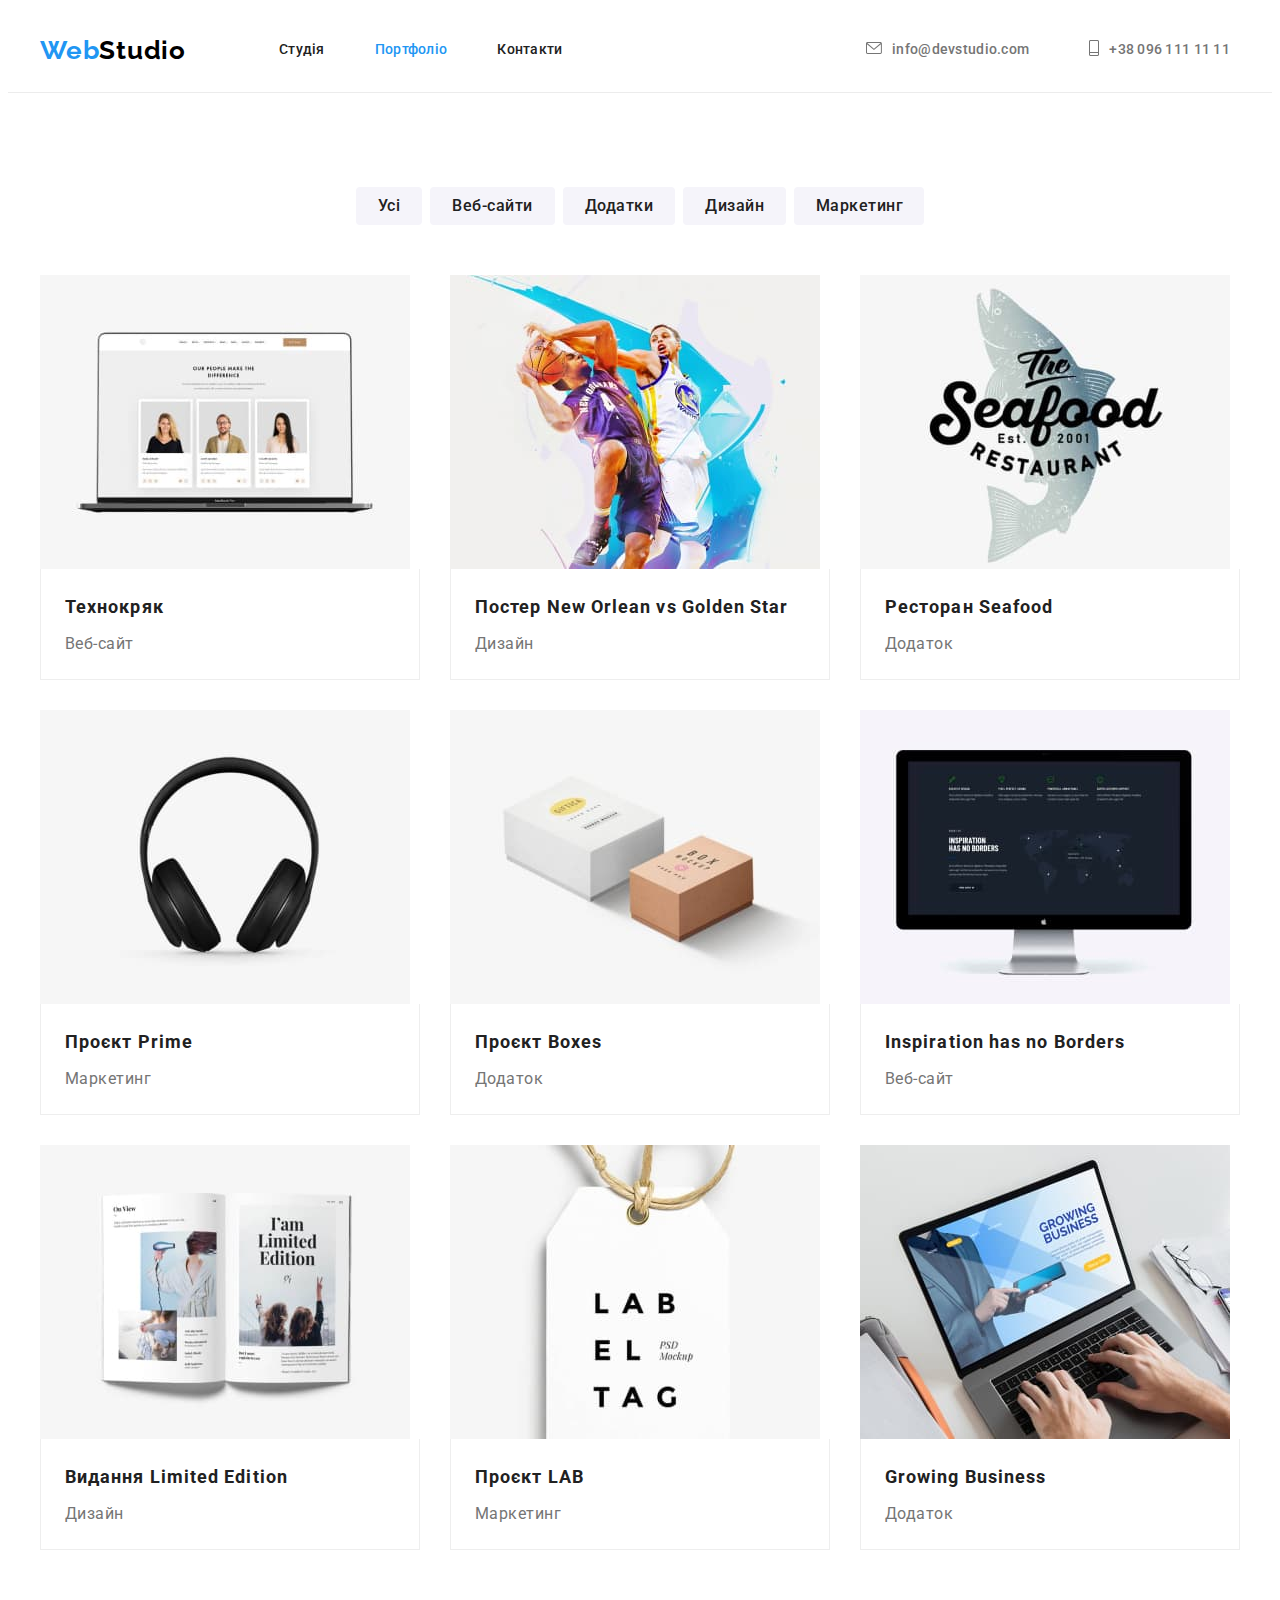
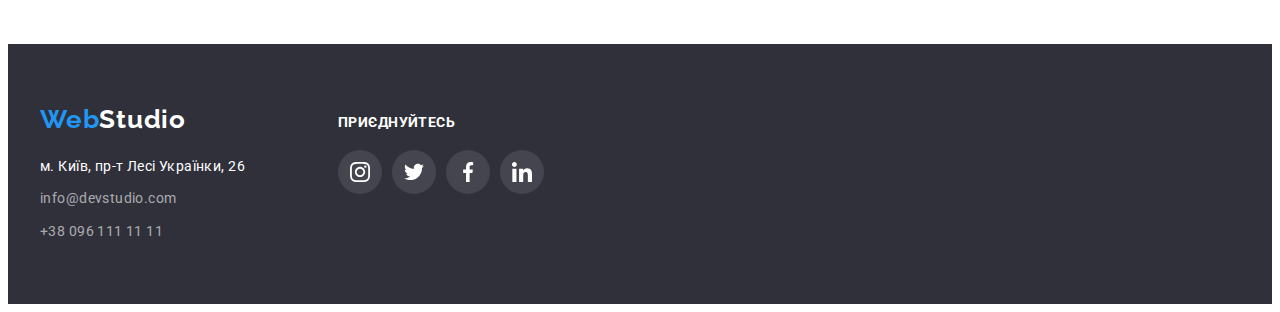
==== portfolio.html @ 016fbc23 "hw5" ====
<!DOCTYPE html>
<html lang="en">
  <head>
    <meta charset="UTF-8" />
    <meta http-equiv="X-UA-Compatible" content="IE=edge" />
    <meta name="viewport" content="width=device-width, initial-scale=1.0" />
    <link rel="preconnect" href="https://fonts.googleapis.com" />
    <link rel="preconnect" href="https://fonts.gstatic.com" crossorigin />
    <link
      href="https://fonts.googleapis.com/css2?family=Raleway:wght@700&family=Roboto:wght@400;500;700;900&display=swap"
      rel="stylesheet"
    />
    <link
      rel="stylesheet"
      href="https://cdnjs.cloudflare.com/ajax/libs/modern-normalize/1.1.0/modern-normalize.min.css"
      integrity="sha512-wpPYUAdjBVSE4KJnH1VR1HeZfpl1ub8YT/NKx4PuQ5NmX2tKuGu6U/JRp5y+Y8XG2tV+wKQpNHVUX03MfMFn9Q=="
      crossorigin="anonymous"
      referrerpolicy="no-referrer"
    />
    <link rel="stylesheet" href="./css/styles.css" />
    <title>Portfolio</title>
  </head>
  <body>
    <header class="header">
      <div class="container header-flex">
        <nav class="header-flex">
          <a href="./index.html" class="logo"
            ><span class="logo-color">Web</span>Studio</a
          >
          <ul class="list emphasis site-nav">
            <li class="item">
              <a href="./index.html" class="header-link">Студія</a>
            </li>
            <li class="item">
              <a href="./portfolio.html" class="header-link current"
                >Портфоліо</a
              >
            </li>
            <li class="item"><a href="#" class="header-link">Контакти</a></li>
          </ul>
        </nav>
        <ul class="list emphasis contact">
          <li class="item">
            <a href="mailto:info@devstudio.com" class="header-contact"
              ><div class="contact-logo">
                <svg width="16" height="12">
                  <use href="./images/icons.svg#icon-mail"></use>
                </svg>
              </div>
              info@devstudio.com</a
            >
          </li>
          <li class="item">
            <a href="tel:+380961111111" class="header-contact"
              ><div class="contact-logo">
                <svg width="10" height="16">
                  <use href="./images/icons.svg#icon-phone"></use>
                </svg>
              </div>
              +38 096 111 11 11</a
            >
          </li>
        </ul>
      </div>
    </header>
    <main>
      <section class="section">
        <div class="container">
          <h1 class="visually-hidden">Портфоліо</h1>
          <!-- Filter buttons -->
          <ul class="list emphasis filter filter-flex">
            <li class="item">
              <button type="button" class="filter-button">Усі</button>
            </li>
            <li class="item">
              <button type="button" class="filter-button">Веб-сайти</button>
            </li>
            <li class="item">
              <button type="button" class="filter-button">Додатки</button>
            </li>
            <li class="item">
              <button type="button" class="filter-button">Дизайн</button>
            </li>
            <li class="item">
              <button type="button" class="filter-button">Маркетинг</button>
            </li>
          </ul>
          <ul class="list emphasis portfolio-flex">
            <li class="portfolio-card">
              <a href="#" class="portfolio-shadow"
                ><img
                  src="./images/portfolio/techno-kryak.jpg"
                  alt="Веб сайт Технокряк"
                  width="370"
                />
                <div class="portfolio-outline">
                  <h2 class="portfolio-name">Технокряк</h2>
                  <p class="portfolio-type">Веб-сайт</p>
                </div>
              </a>
            </li>
            <li class="portfolio-card">
              <a href="#" class="portfolio-shadow"
                ><img
                  src="./images/portfolio/poster.jpg"
                  alt="Постер New Orlean vs Golden Star"
                  width="370"
                />
                <div class="portfolio-outline">
                  <h2 class="portfolio-name">
                    Постер New Orlean vs Golden Star
                  </h2>
                  <p class="portfolio-type">Дизайн</p>
                </div>
              </a>
            </li>
            <li class="portfolio-card">
              <a href="#" class="portfolio-shadow"
                ><img
                  src="./images/portfolio/seafood.jpg"
                  alt="Ресторан Seafood"
                  width="370"
                />
                <div class="portfolio-outline">
                  <h2 class="portfolio-name">Ресторан Seafood</h2>
                  <p class="portfolio-type">Додаток</p>
                </div>
              </a>
            </li>
            <li class="portfolio-card">
              <a href="#" class="portfolio-shadow"
                ><img
                  src="./images/portfolio/prime.jpg"
                  alt="Проєкт Prime"
                  width="370"
                />
                <div class="portfolio-outline">
                  <h2 class="portfolio-name">Проєкт Prime</h2>
                  <p class="portfolio-type">Маркетинг</p>
                </div>
              </a>
            </li>
            <li class="portfolio-card">
              <a href="#" class="portfolio-shadow"
                ><img
                  src="./images/portfolio/boxes.jpg"
                  alt="Проєкт Boxes"
                  width="370"
                />
                <div class="portfolio-outline">
                  <h2 class="portfolio-name">Проєкт Boxes</h2>
                  <p class="portfolio-type">Додаток</p>
                </div>
              </a>
            </li>
            <li class="portfolio-card">
              <a href="#" class="portfolio-shadow"
                ><img
                  src="./images/portfolio/inspiration.jpg"
                  alt="Inspiration has no Borders"
                  width="370"
                />
                <div class="portfolio-outline">
                  <h2 class="portfolio-name">Inspiration has no Borders</h2>
                  <p class="portfolio-type">Веб-сайт</p>
                </div>
              </a>
            </li>
            <li class="portfolio-card">
              <a href="#" class="portfolio-shadow"
                ><img
                  src="./images/portfolio/limited.jpg"
                  alt="Видання Limited Edition"
                  width="370"
                />
                <div class="portfolio-outline">
                  <h2 class="portfolio-name">Видання Limited Edition</h2>
                  <p class="portfolio-type">Дизайн</p>
                </div>
              </a>
            </li>
            <li class="portfolio-card">
              <a href="#" class="portfolio-shadow"
                ><img
                  src="./images/portfolio/lab.jpg"
                  alt="Проєкт LAB"
                  width="370"
                />
                <div class="portfolio-outline">
                  <h2 class="portfolio-name">Проєкт LAB</h2>
                  <p class="portfolio-type">Маркетинг</p>
                </div>
              </a>
            </li>
            <li class="portfolio-card">
              <a href="" class="portfolio-shadow"
                ><img
                  src="./images/portfolio/growing.jpg"
                  alt="Growing Business"
                  width="370"
                />
                <div class="portfolio-outline">
                  <h2 class="portfolio-name">Growing Business</h2>
                  <p class="portfolio-type">Додаток</p>
                </div>
              </a>
            </li>
          </ul>
        </div>
      </section>
    </main>
    <footer class="footer-bg footer">
      <div class="container footer-flex">
        <div>
          <a href="./index.html" class="logo footer-logo"
            ><span class="logo-color">Web</span
            ><span class="logo-white">Studio</span></a
          >
          <address>
            <ul class="list emphasis footer-item">
              <li class="item">
                <a
                  href="https://goo.gl/maps/9FVGhHxH4ZzNUwWE9"
                  target="_blank"
                  rel="noopener noreferrer nofollow"
                  class="footer-adress"
                >
                  м. Київ, пр-т Лесі Українки, 26
                </a>
              </li>
              <li class="item">
                <a href="mailto:info@devstudio.com" class="footer-contact"
                  >info@devstudio.com</a
                >
              </li>
              <li class="item">
                <a href="tel:+380961111111" class="footer-contact"
                  >+38 096 111 11 11</a
                >
              </li>
            </ul>
          </address>
        </div>
        <div class="footer-soc">
          <h2 class="join-us">Приєднуйтесь</h2>
          <ul class="footer-soc-list list">
            <li class="footer-soc-item">
              <a href="#" class="footer-soc-link link">
                <svg class="footer-soc-icon" width="20" height="20">
                  <use href="./images/icons.svg#icon-instagram"></use>
                </svg>
              </a>
            </li>
            <li class="footer-soc-item">
              <a href="#" class="footer-soc-link link">
                <svg class="footer-soc-icon" width="20" height="20">
                  <use href="./images/icons.svg#icon-twitter"></use>
                </svg>
              </a>
            </li>
            <li class="footer-soc-item">
              <a href="#" class="footer-soc-link link">
                <svg class="footer-soc-icon" width="20" height="20">
                  <use href="./images/icons.svg#icon-facebook"></use>
                </svg>
              </a>
            </li>
            <li class="footer-soc-item">
              <a href="#" class="footer-soc-link link">
                <svg class="footer-soc-icon" width="20" height="20">
                  <use href="./images/icons.svg#icon-linkedin"></use>
                </svg>
              </a>
            </li>
          </ul>
        </div>
      </div>
    </footer>
  </body>
</html>
---- css/styles.css ----
/* font-family: 'Raleway', sans-serif;
font-family: 'Roboto', sans-serif; */
/* Colors:
+black - #000000
+black-link - #212121
+blue - #2196f3
+grey - #757575
+white - #ffffff
+white-back - #F5F5F5
+black-06 - rgba(255, 255, 255, 0.6)
+background-color - #2F303A
+button-active - #188CE8
+team-bg - #F5F4FA
+footer-bg - #2F303A
*/

:root {
  --text-color: #757575;
  --title-color: #000000;
  --btn-color: #2196f3;
  --link-op-color: rgba(255, 255, 255, 0.6);
  --white-color: #ffffff;
  --white-back-color: #f5f5f5;
  --name-color: #212121;
  --back-color: #2f303a;
  --btn-active: #188ce8;
  --team-bg: #f5f4fa;
  --customer-color: #afb1b8;
  --secondary-grey: #c4c4c4;
  --icon-grey: #afb1b8;
}

p,
h1,
h2,
h3,
h4,
h5,
h6 {
  margin: 0;
}

ul,
ol {
  margin: 0;
  padding-left: 0;
}

a:visited {
  text-decoration: none;
  decoration: none;
}

button {
  cursor: pointer;
}

address {
  font-style: normal;
}

img {
  display: block;
}

body {
  font-family: "Roboto", sans-serif;
  color: var(--text-color);
  background-color: var(--white-color);
}

/* General */

.list {
  list-style: none;
  padding: 0;
  margin: 0;
}

.emphasis a {
  text-decoration: none;
  font-style: normal;
}

.visually-hidden {
  position: absolute;
  width: 1px;
  height: 1px;
  margin: -1px;
  border: 0;
  padding: 0;

  white-space: nowrap;
  clip-path: inset(100%);
  clip: rect(0 0 0 0);
  overflow: hidden;
}

.container {
  width: 1200px;
  padding-left: 15px;
  padding-right: 15px;
  margin: 0 auto;
  /* outline: 2px solid red; */
}

/* Main page */

/* Header */

.site-nav {
  display: flex;
}

.logo {
  margin-right: 93px;

  font-family: "Raleway";
  font-weight: 700;
  font-size: 26px;
  line-height: 1.19;
  letter-spacing: 0.03em;
  color: var(--title-color);
  text-decoration: none;
}

.logo-color {
  color: var(--btn-color);
}

.header-link {
  font-weight: 500;
  font-size: 14px;
  line-height: 1.14;
  letter-spacing: 0.02em;
  color: var(--name-color);
}

.header {
  border-bottom: 1px solid #ececec;
}

.site-nav a:visited {
  text-decoration: none;
}

.site-nav .item:not(:last-child) {
  margin-right: 50px;
}

/* .site-nav .item {
  display: inline-block;
} */

.site-nav:hover {
  cursor: pointer;
}

.current {
  color: var(--btn-color);
}

.header-link {
  display: inline-block;
  padding-top: 32px;
  padding-bottom: 32px;
}

.header-link:hover,
.header-link:hover {
  color: var(--btn-color);
}

.header-contact {
  display: flex;
  align-items: center;
  padding-top: 32px;
  padding-bottom: 32px;
  font-weight: 500;
  font-size: 14px;
  line-height: 1.14;
  letter-spacing: 0.02em;
  color: var(--text-color);
}

.contact .item + .item {
  margin-left: 50px;
}

.header-contact:hover,
.header-contact:focus {
  color: var(--btn-color);
}

.contact {
  display: flex;
}

.header-flex {
  display: flex;
  justify-content: space-between;
  align-items: center;
}

.contact .item {
  display: flex;
  align-items: center;
  margin-right: 10px;
}

.contact-logo {
  fill: var(--text-color);
  margin-right: 10px;
}
.header-contact:hover .contact-logo,
.header-contact:focus .contact-logo {
  fill: var(--btn-color);
}
/* Hero */

.hero {
  padding-top: 200px;
  padding-bottom: 200px;
}

.hero-background {
  margin: 0 auto;
  text-align: center;
  max-width: 1600px;
  background-color: var(--secondary-grey);

  background-image: linear-gradient(
      rgba(47, 48, 58, 0.4),
      rgba(47, 48, 58, 0.4)
    ),
    url(../images/hero-bg.jpg);
  background-repeat: no-repeat;
  background-position: center;
  background-size: cover;
}

.hero-title {
  margin: 0 auto;
  margin-top: 0px;
  margin-bottom: 30px;
  max-width: 696px;

  font-weight: 900;
  font-size: 44px;
  line-height: 1.36;
  letter-spacing: 0.06em;
  text-transform: uppercase;
  text-align: center;
  color: var(--white-color);
}

.hero-button {
  padding-top: 10px;
  padding-bottom: 10px;
  padding-left: 32px;
  padding-right: 32px;
  border-radius: 4px;
  background: #2196f3;
  border-style: hidden;

  font-family: "Roboto", sans-serif;
  font-weight: 700;
  font-size: 16px;
  line-height: 1.875;
  letter-spacing: 0.06em;
  color: var(--white-color);
  cursor: pointer;
  background-color: var(--btn-color);

  box-shadow: 0px 4px 4px rgba(0, 0, 0, 0.15);
}

.hero-button:hover,
.hero-button:focus {
  background-color: var(--btn-active);
}

/* Features */

.section {
  padding-top: 94px;
  padding-bottom: 94px;
}

.section-wwd {
  padding-bottom: 94px;
}

.features-title {
  margin-bottom: 10px;

  font-weight: 700;
  font-size: 14px;
  line-height: 1.14;
  letter-spacing: 0.03em;
  text-transform: uppercase;
  color: var(--name-color);
}

.features-text {
  font-size: 14px;
  line-height: 1.71;
  letter-spacing: 0.03em;
}

.title {
  text-align: center;
  margin-bottom: 50px;

  font-weight: 700;
  font-size: 36px;
  line-height: 1.16;
  letter-spacing: 0.03em;
  color: var(--name-color);
}

.list-features {
  display: flex;
}
.list-features .item {
  flex-basis: calc((100% - 90px) / 4);
}

.list-features .item:not(:last-child) {
  margin-right: 30px;
}

.features-icon {
  content: "";
  height: 120px;
  width: 270px;
  border-radius: 4px;
  background-position: center;
  background-color: var(--team-bg);
  margin-bottom: 30px;
  background-repeat: no-repeat;
  display: flex;
  align-items: center;
  justify-content: center;
}

/* .features-icon::before {
  display: block;
  content: "";
  height: 120px;
  width: 270px;
  border-radius: 4px;
  background-size: 70px 70px;
  background-position: center;
  background-color: var(--team-bg);
  margin-bottom: 30px;
  background-repeat: no-repeat;
} */

/* What we do */

.wwd-flex {
  display: flex;
}

.wwd-flex .item:not(:last-child) {
  margin-right: 30px;
}

.list-flex .member:not(:last-child) {
  margin-right: 30px;
}

/* Team */

.team-name {
  font-weight: 500;
  font-size: 16px;
  line-height: 1.18;
  letter-spacing: 0.03em;
  color: var(--name-color);
}

.team-pos {
  margin-bottom: 30px;
  font-size: 16px;
  line-height: 1.18;
  letter-spacing: 0.03em;
}

.team-bg {
  padding-bottom: 94px;
  background-color: var(--team-bg);
}

.team-bg {
  background-color: var(--team-bg);
}

.employee-bg .member {
  background-color: var(--white-color);
}

.list-flex {
  display: flex;
}

.list-flex .member {
  text-align: center;
}

.member {
  background: #ffffff;

  box-shadow: 0px 1px 3px rgba(0, 0, 0, 0.12), 0px 1px 1px rgba(0, 0, 0, 0.14),
    0px 2px 1px rgba(0, 0, 0, 0.2);
  border-radius: 0px 0px 4px 4px;
}

.member .team-name {
  margin-bottom: 9px;
}

.soc-list {
  display: flex;
  justify-content: center;
  gap: 10px;
  margin-top: 10px;
}

.soc-list-item {
  width: 44px;
  height: 44px;
}
.soc-list-link {
  width: 100%;
  height: 100%;
  border-radius: 50%;
  display: flex;
  align-items: center;
  justify-content: center;
}

.soc-icon {
  fill: var(--icon-grey);
}

.soc-list-link:focus {
  background-color: var(--btn-color);
}

.soc-list-link:hover,
.soc-list-link:focus .soc-icon {
  background-color: var(--btn-color);
  fill: var(--white-color);
}
.soc-list-link:hover .soc-icon {
  fill: var(--white-color);
}

/* Customers */
.customer-flex {
  display: flex;
  justify-content: space-between;
}

.customer-icon {
  height: 92px;
  width: 170px;
  border: 1px solid var(--customer-color);
  border-radius: 4px;
  background-position: center;
  background-repeat: no-repeat;
  display: flex;
  align-items: center;
  justify-content: center;
}

.customer-icon {
  fill: var(--customer-color);
}

.customer-icon:hover,
.customer-icon:focus {
  border-color: var(--btn-color);
  fill: var(--btn-color);
}

/* Footer */

.footer {
  padding-top: 60px;
  padding-bottom: 60px;
}

.footer-adress {
  font-size: 14px;
  line-height: 1.71;
  letter-spacing: 0.03em;
  color: var(--white-color);
}

.footer-adress:hover,
.footer-adress:focus {
  color: var(--btn-color);
}

.footer-contact {
  font-size: 14px;
  line-height: 1.71;
  letter-spacing: 0.03em;
  color: var(--link-op-color);
}

.footer-contact:hover,
.footer-contact:focus {
  color: var(--btn-color);
}

.logo-white {
  color: var(--white-color);
}

.footer-bg {
  background-color: var(--back-color);
}

.footer-logo {
  display: inline-block;
  margin-right: 0;
  margin-bottom: 20px;
}

.footer-item .item + .item {
  margin-top: 9px;
}

.footer-soc {
  margin-left: 93px;
  margin-top: 10px;
}

.join-us {
  font-size: 14px;
  line-height: 1.142;
  letter-spacing: 0.03em;
  text-transform: uppercase;

  color: #ffffff;
  margin-bottom: 20px;
}

.footer-flex {
  display: flex;
}

.footer-soc-list {
  display: flex;
  justify-content: center;
  gap: 10px;
  margin-top: 10px; /*    :)    */
}

.footer-soc-item {
  width: 44px;
  height: 44px;
}
.footer-soc-link {
  width: 100%;
  height: 100%;
  border-radius: 50%;
  display: flex;
  align-items: center;
  justify-content: center;
  background: rgba(255, 255, 255, 0.1);
}

.footer-soc-icon {
  fill: var(--white-color);
}

.footer-soc-link:hover,
.footer-soc-link:focus {
  background-color: var(--btn-color);
}

/* Portfolio page */

.section {
  padding-top: 94px;
  padding-bottom: 94px;
}

.filter-button {
  padding-top: 6px;
  padding-bottom: 6px;
  padding-left: 22px;
  padding-right: 22px;

  max-width: 130px;
  border-style: hidden;
  border-radius: 4px;

  font-family: "Roboto", sans-serif;
  font-weight: 500;
  font-size: 16px;
  line-height: 1.62;
  letter-spacing: 0.03em;
  color: var(--name-color);
  cursor: pointer;
  background-color: var(--team-bg);
}

.filter-button:hover,
.filter-button:focus {
  color: var(--white-color);
  background-color: var(--btn-color);
}

.portfolio-name {
  margin-bottom: 4px;

  font-weight: 700;
  font-size: 18px;
  line-height: 2;
  letter-spacing: 0.06em;
  color: var(--name-color);
}

.portfolio-type {
  font-size: 16px;
  line-height: 1.87;
  letter-spacing: 0.03em;
  color: var(--text-color);
}

.filter-flex {
  margin-bottom: 50px;
  display: flex;
  justify-content: center;
}

.filter-flex .item + .item {
  margin-left: 8px;
}

.filter-button:hover,
.filter-button:focus {
  box-shadow: 0px 3px 1px rgba(0, 0, 0, 0.1), 0px 1px 2px rgba(0, 0, 0, 0.08),
    0px 2px 2px rgba(0, 0, 0, 0.12);
  border-radius: 4px;
}

.portfolio-flex {
  display: flex;
  flex-wrap: wrap;
  justify-content: space-between;
}

.portfolio-shadow {
  display: block;
}
.portfolio-shadow:hover,
.portfolio-shadow:focus {
  box-shadow: 0px 1px 1px rgba(0, 0, 0, 0.12), 0px 4px 4px rgba(0, 0, 0, 0.06),
    1px 4px 6px rgba(0, 0, 0, 0.16);
}

.portfolio-outline {
  border-left: 1px solid #eeeeee;
  border-right: 1px solid #eeeeee;
  border-bottom: 1px solid #eeeeee;
  padding-left: 24px;
  padding-bottom: 20px;
  padding-top: 20px;
  padding-right: 24px;
}

.team-card {
  background: #ffffff;
  padding-top: 30px;
  padding-bottom: 30px;

  box-shadow: 0px 1px 3px rgba(0, 0, 0, 0.12), 0px 1px 1px rgba(0, 0, 0, 0.14),
    0px 2px 1px rgba(0, 0, 0, 0.2);
  border-radius: 0px 0px 4px 4px;
}

.portfolio-card {
  width: calc((100% - 60px) / 3);
  margin-right: 30px;
  margin-bottom: 30px;
}

.portfolio-card:nth-child(3n) {
  margin-right: 0;
}

.portfolio-card:nth-last-child(-n + 3) {
  margin-bottom: 0;
}
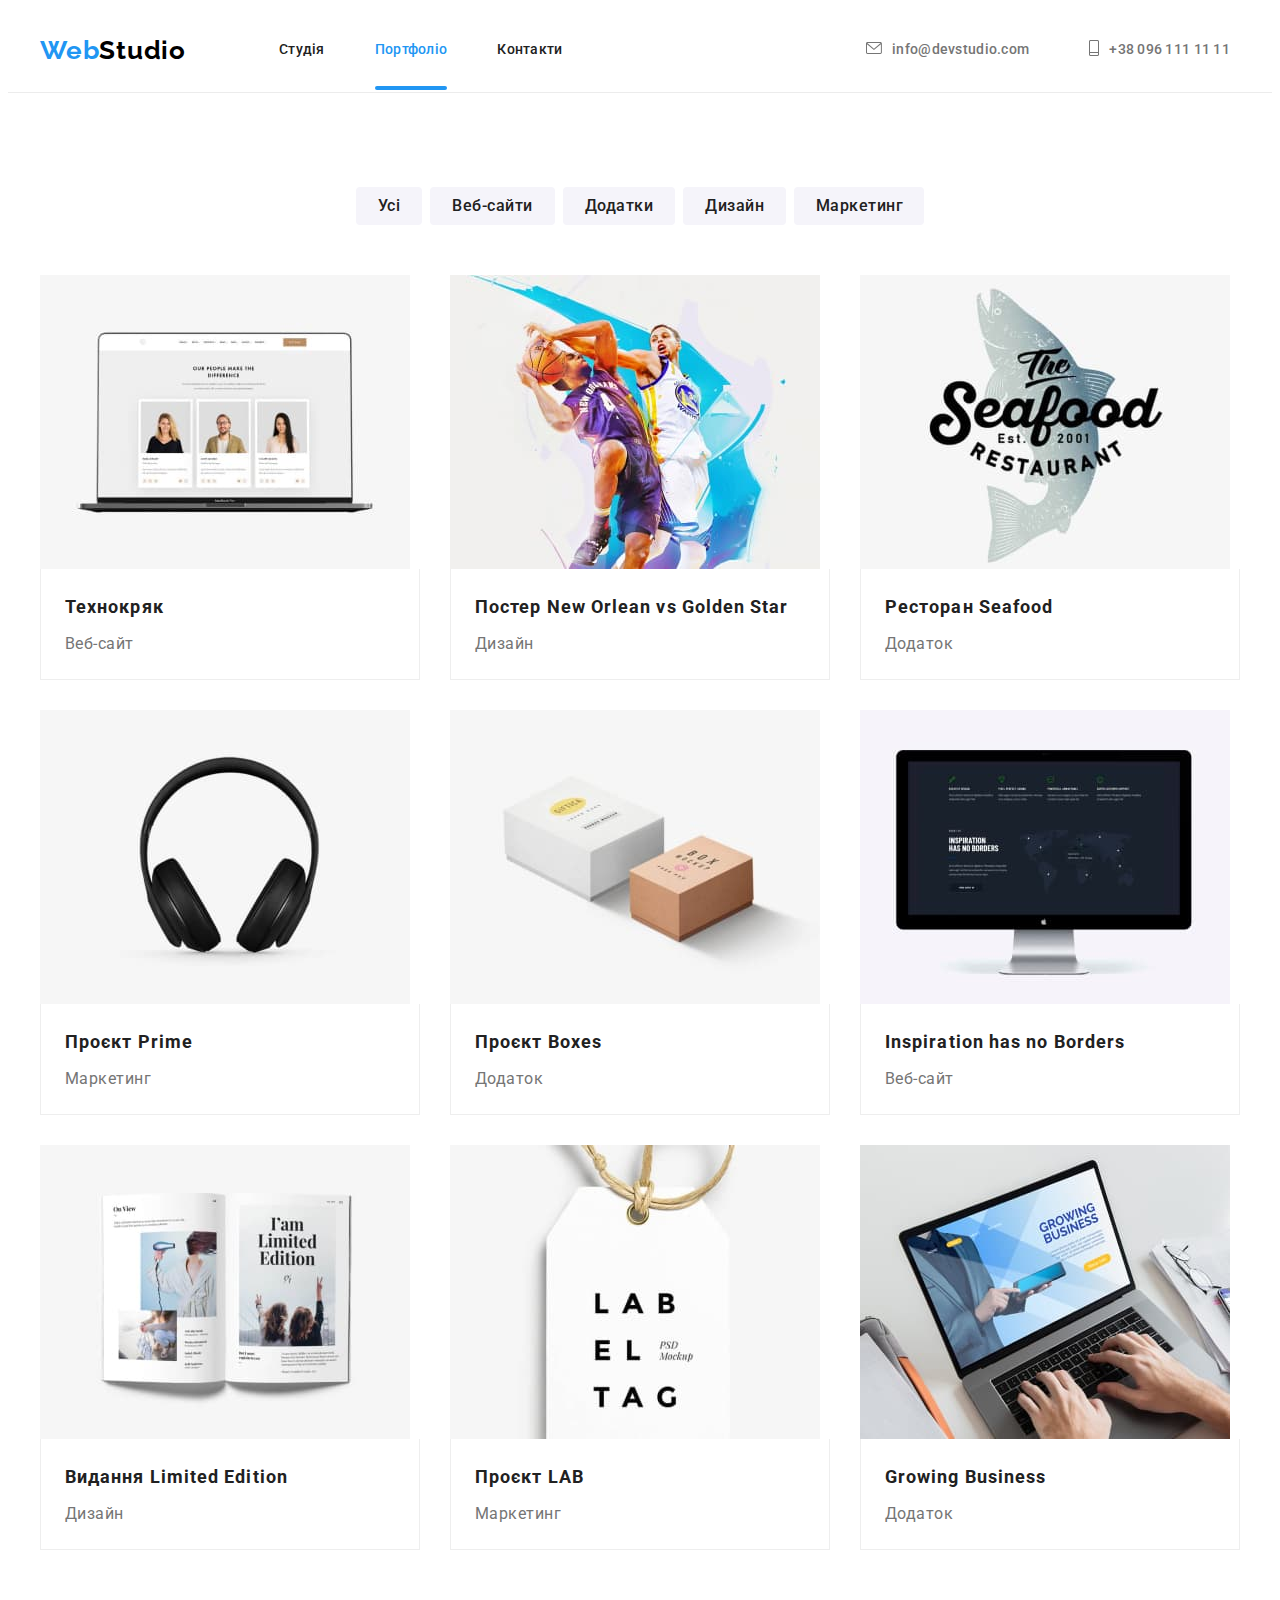
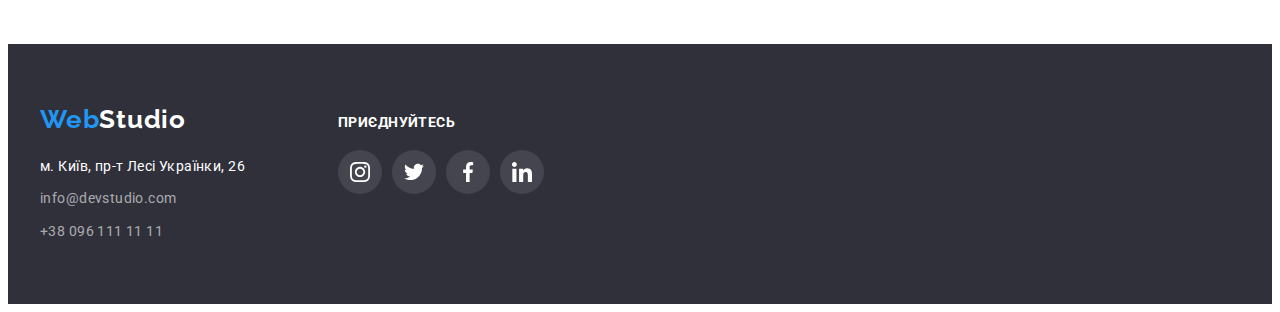
==== commit 809f085d: "hw5-1" ====
--- a/portfolio.html
+++ b/portfolio.html
@@ -87,12 +87,21 @@
           </ul>
           <ul class="list emphasis portfolio-flex">
             <li class="portfolio-card">
-              <a href="#" class="portfolio-shadow"
-                ><img
-                  src="./images/portfolio/techno-kryak.jpg"
-                  alt="Веб сайт Технокряк"
-                  width="370"
-                />
+              <a href="#" class="portfolio-shadow">
+                <div class="portfolio-card-wrap">
+                  <img
+                    src="./images/portfolio/techno-kryak.jpg"
+                    alt="Веб сайт Технокряк"
+                    width="370"
+                    height="294"
+                  />
+
+                  <p class="prortfolio-card-text">
+                    Ресурс пропонує комплексні пропозиції з різним рівнем
+                    функціоналу та сервісів. Все це дозволить відвідувачу
+                    отримати вичерпні відомості про компанію чи приватну особу.
+                  </p>
+                </div>
                 <div class="portfolio-outline">
                   <h2 class="portfolio-name">Технокряк</h2>
                   <p class="portfolio-type">Веб-сайт</p>
@@ -105,6 +114,7 @@
                   src="./images/portfolio/poster.jpg"
                   alt="Постер New Orlean vs Golden Star"
                   width="370"
+                  height="294"
                 />
                 <div class="portfolio-outline">
                   <h2 class="portfolio-name">
@@ -120,6 +130,7 @@
                   src="./images/portfolio/seafood.jpg"
                   alt="Ресторан Seafood"
                   width="370"
+                  height="294"
                 />
                 <div class="portfolio-outline">
                   <h2 class="portfolio-name">Ресторан Seafood</h2>
@@ -133,6 +144,7 @@
                   src="./images/portfolio/prime.jpg"
                   alt="Проєкт Prime"
                   width="370"
+                  height="294"
                 />
                 <div class="portfolio-outline">
                   <h2 class="portfolio-name">Проєкт Prime</h2>
@@ -146,6 +158,7 @@
                   src="./images/portfolio/boxes.jpg"
                   alt="Проєкт Boxes"
                   width="370"
+                  height="294"
                 />
                 <div class="portfolio-outline">
                   <h2 class="portfolio-name">Проєкт Boxes</h2>
@@ -172,6 +185,7 @@
                   src="./images/portfolio/limited.jpg"
                   alt="Видання Limited Edition"
                   width="370"
+                  height="294"
                 />
                 <div class="portfolio-outline">
                   <h2 class="portfolio-name">Видання Limited Edition</h2>
@@ -185,6 +199,7 @@
                   src="./images/portfolio/lab.jpg"
                   alt="Проєкт LAB"
                   width="370"
+                  height="294"
                 />
                 <div class="portfolio-outline">
                   <h2 class="portfolio-name">Проєкт LAB</h2>
@@ -198,6 +213,7 @@
                   src="./images/portfolio/growing.jpg"
                   alt="Growing Business"
                   width="370"
+                  height="294"
                 />
                 <div class="portfolio-outline">
                   <h2 class="portfolio-name">Growing Business</h2>
--- a/css/styles.css
+++ b/css/styles.css
@@ -12,6 +12,7 @@
 +button-active - #188CE8
 +team-bg - #F5F4FA
 +footer-bg - #2F303A
++icon-grey - #afb1b8
 */
 
 :root {
@@ -134,6 +135,7 @@
   line-height: 1.14;
   letter-spacing: 0.02em;
   color: var(--name-color);
+  transition: color 250ms cubic-bezier(0.4, 0, 0.2, 1);
 }
 
 .header {
@@ -158,6 +160,17 @@
 
 .current {
   color: var(--btn-color);
+}
+
+.current::after {
+  content: "";
+  position: absolute;
+  bottom: 0;
+  left: 0;
+  width: 100%;
+  height: 4px;
+  background: var(--btn-color);
+  border-radius: 2px;
 }
 
 .header-link {
@@ -181,6 +194,7 @@
   line-height: 1.14;
   letter-spacing: 0.02em;
   color: var(--text-color);
+  transition: color 250ms cubic-bezier(0.4, 0, 0.2, 1);
 }
 
 .contact .item + .item {
@@ -271,6 +285,7 @@
   color: var(--white-color);
   cursor: pointer;
   background-color: var(--btn-color);
+  transition: background-color 250ms cubic-bezier(0.4, 0, 0.2, 1);
 
   box-shadow: 0px 4px 4px rgba(0, 0, 0, 0.15);
 }
@@ -371,6 +386,30 @@
   margin-right: 30px;
 }
 
+.item {
+  position: relative;
+}
+
+.wwd-desc {
+  position: absolute;
+  bottom: 0;
+  left: 0;
+  display: flex;
+  justify-content: center;
+  align-items: center;
+  width: 370px;
+  height: 70px;
+  font-family: "Roboto";
+  font-style: normal;
+  font-weight: 700;
+  font-size: 14px;
+  line-height: 1.14;
+  text-align: center;
+  text-transform: uppercase;
+  color: var(--white-color);
+
+  background: rgba(47, 48, 58, 0.8);
+}
 /* Team */
 
 .team-name {
@@ -439,6 +478,8 @@
   display: flex;
   align-items: center;
   justify-content: center;
+  transition: background-color 250ms cubic-bezier(0.4, 0, 0.2, 1),
+    fill 250ms cubic-bezier(0.4, 0, 0.2, 1);
 }
 
 .soc-icon {
@@ -474,10 +515,9 @@
   display: flex;
   align-items: center;
   justify-content: center;
-}
-
-.customer-icon {
   fill: var(--customer-color);
+  transition: border-color 250ms cubic-bezier(0.4, 0, 0.2, 1),
+    fill 250ms cubic-bezier(0.4, 0, 0.2, 1);
 }
 
 .customer-icon:hover,
@@ -498,6 +538,7 @@
   line-height: 1.71;
   letter-spacing: 0.03em;
   color: var(--white-color);
+  transition: color 250ms cubic-bezier(0.4, 0, 0.2, 1);
 }
 
 .footer-adress:hover,
@@ -510,6 +551,7 @@
   line-height: 1.71;
   letter-spacing: 0.03em;
   color: var(--link-op-color);
+  transition: color 250ms cubic-bezier(0.4, 0, 0.2, 1);
 }
 
 .footer-contact:hover,
@@ -573,10 +615,12 @@
   align-items: center;
   justify-content: center;
   background: rgba(255, 255, 255, 0.1);
+  transition: background-color 250ms cubic-bezier(0.4, 0, 0.2, 1);
 }
 
 .footer-soc-icon {
   fill: var(--white-color);
+  transition: fill 250ms cubic-bezier(0.4, 0, 0.2, 1);
 }
 
 .footer-soc-link:hover,
@@ -609,6 +653,9 @@
   color: var(--name-color);
   cursor: pointer;
   background-color: var(--team-bg);
+
+  transition: color 250ms cubic-bezier(0.4, 0, 0.2, 1),
+    background-color 250ms cubic-bezier(0.4, 0, 0.2, 1);
 }
 
 .filter-button:hover,
@@ -659,6 +706,7 @@
 
 .portfolio-shadow {
   display: block;
+  transition: box-shadow 250ms cubic-bezier(0.4, 0, 0.2, 1);
 }
 .portfolio-shadow:hover,
 .portfolio-shadow:focus {
@@ -699,3 +747,31 @@
 .portfolio-card:nth-last-child(-n + 3) {
   margin-bottom: 0;
 }
+
+.portfolio-card-wrap {
+  position: relative;
+  overflow: hidden;
+}
+
+.prortfolio-card-text {
+  position: absolute;
+  top: 0;
+  padding-left: 24px;
+  padding-right: 24px;
+  padding-top: 63px;
+  padding-bottom: 63px;
+
+  font-weight: 400;
+  font-size: 18px;
+  line-height: 1.56;
+  color: var(--white-color);
+  background-color: rgba(33, 150, 243, 0.9);
+  height: 100%;
+
+  transform: translateY(100%);
+  transition: transform 250ms cubic-bezier(0.4, 0, 0.2, 1);
+}
+
+.portfolio-card:hover .prortfolio-card-text {
+  transform: translateY(0);
+}
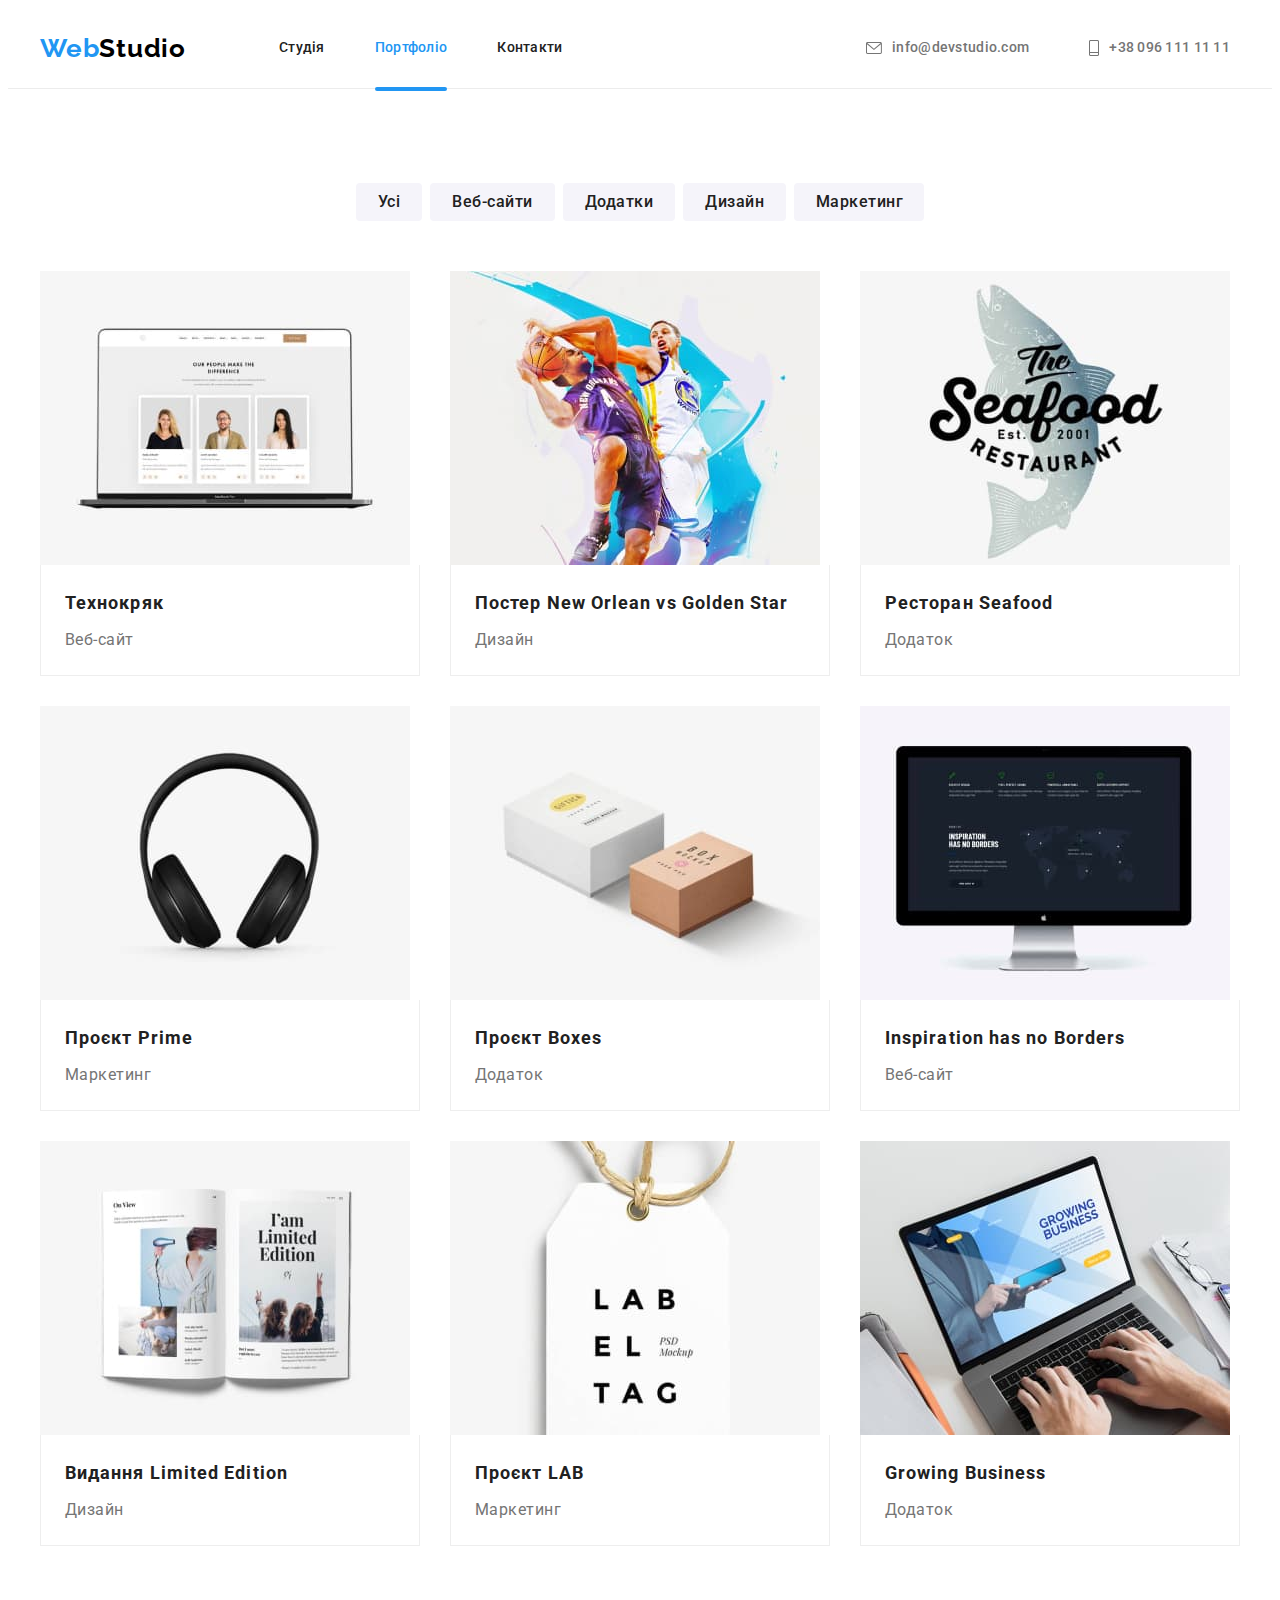
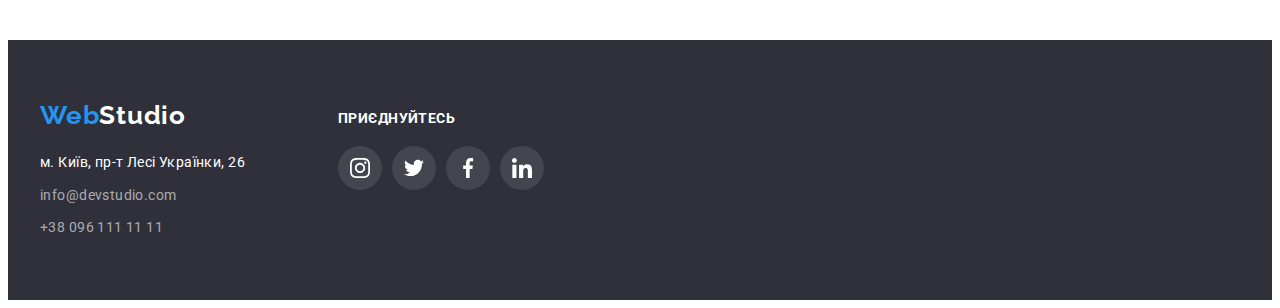
==== commit d015328f: "hw5" ====
--- a/portfolio.html
+++ b/portfolio.html
@@ -41,22 +41,20 @@
         </nav>
         <ul class="list emphasis contact">
           <li class="item">
-            <a href="mailto:info@devstudio.com" class="header-contact"
-              ><div class="contact-logo">
-                <svg width="16" height="12">
-                  <use href="./images/icons.svg#icon-mail"></use>
-                </svg>
-              </div>
+            <a href="mailto:info@devstudio.com" class="header-contact">
+              <svg width="16" height="12" class="contact-logo">
+                <use href="./images/icons.svg#icon-mail"></use>
+              </svg>
+
               info@devstudio.com</a
             >
           </li>
           <li class="item">
-            <a href="tel:+380961111111" class="header-contact"
-              ><div class="contact-logo">
-                <svg width="10" height="16">
-                  <use href="./images/icons.svg#icon-phone"></use>
-                </svg>
-              </div>
+            <a href="tel:+380961111111" class="header-contact">
+              <svg width="10" height="16" class="contact-logo">
+                <use href="./images/icons.svg#icon-phone"></use>
+              </svg>
+
               +38 096 111 11 11</a
             >
           </li>
@@ -109,13 +107,20 @@
               </a>
             </li>
             <li class="portfolio-card">
-              <a href="#" class="portfolio-shadow"
-                ><img
-                  src="./images/portfolio/poster.jpg"
-                  alt="Постер New Orlean vs Golden Star"
-                  width="370"
-                  height="294"
-                />
+              <a href="#" class="portfolio-shadow">
+                <div class="portfolio-card-wrap">
+                  <img
+                    src="./images/portfolio/poster.jpg"
+                    alt="Постер New Orlean vs Golden Star"
+                    width="370"
+                    height="294"
+                  />
+                  <p class="prortfolio-card-text">
+                    Ресурс пропонує комплексні пропозиції з різним рівнем
+                    функціоналу та сервісів. Все це дозволить відвідувачу
+                    отримати вичерпні відомості про компанію чи приватну особу.
+                  </p>
+                </div>
                 <div class="portfolio-outline">
                   <h2 class="portfolio-name">
                     Постер New Orlean vs Golden Star
@@ -125,13 +130,20 @@
               </a>
             </li>
             <li class="portfolio-card">
-              <a href="#" class="portfolio-shadow"
-                ><img
-                  src="./images/portfolio/seafood.jpg"
-                  alt="Ресторан Seafood"
-                  width="370"
-                  height="294"
-                />
+              <a href="#" class="portfolio-shadow">
+                <div class="portfolio-card-wrap">
+                  <img
+                    src="./images/portfolio/seafood.jpg"
+                    alt="Ресторан Seafood"
+                    width="370"
+                    height="294"
+                  />
+                  <p class="prortfolio-card-text">
+                    Ресурс пропонує комплексні пропозиції з різним рівнем
+                    функціоналу та сервісів. Все це дозволить відвідувачу
+                    отримати вичерпні відомості про компанію чи приватну особу.
+                  </p>
+                </div>
                 <div class="portfolio-outline">
                   <h2 class="portfolio-name">Ресторан Seafood</h2>
                   <p class="portfolio-type">Додаток</p>
@@ -139,13 +151,20 @@
               </a>
             </li>
             <li class="portfolio-card">
-              <a href="#" class="portfolio-shadow"
-                ><img
-                  src="./images/portfolio/prime.jpg"
-                  alt="Проєкт Prime"
-                  width="370"
-                  height="294"
-                />
+              <a href="#" class="portfolio-shadow">
+                <div class="portfolio-card-wrap">
+                  <img
+                    src="./images/portfolio/prime.jpg"
+                    alt="Проєкт Prime"
+                    width="370"
+                    height="294"
+                  />
+                  <p class="prortfolio-card-text">
+                    Ресурс пропонує комплексні пропозиції з різним рівнем
+                    функціоналу та сервісів. Все це дозволить відвідувачу
+                    отримати вичерпні відомості про компанію чи приватну особу.
+                  </p>
+                </div>
                 <div class="portfolio-outline">
                   <h2 class="portfolio-name">Проєкт Prime</h2>
                   <p class="portfolio-type">Маркетинг</p>
@@ -153,13 +172,20 @@
               </a>
             </li>
             <li class="portfolio-card">
-              <a href="#" class="portfolio-shadow"
-                ><img
-                  src="./images/portfolio/boxes.jpg"
-                  alt="Проєкт Boxes"
-                  width="370"
-                  height="294"
-                />
+              <a href="#" class="portfolio-shadow">
+                <div class="portfolio-card-wrap">
+                  <img
+                    src="./images/portfolio/boxes.jpg"
+                    alt="Проєкт Boxes"
+                    width="370"
+                    height="294"
+                  />
+                  <p class="prortfolio-card-text">
+                    Ресурс пропонує комплексні пропозиції з різним рівнем
+                    функціоналу та сервісів. Все це дозволить відвідувачу
+                    отримати вичерпні відомості про компанію чи приватну особу.
+                  </p>
+                </div>
                 <div class="portfolio-outline">
                   <h2 class="portfolio-name">Проєкт Boxes</h2>
                   <p class="portfolio-type">Додаток</p>
@@ -167,12 +193,20 @@
               </a>
             </li>
             <li class="portfolio-card">
-              <a href="#" class="portfolio-shadow"
-                ><img
-                  src="./images/portfolio/inspiration.jpg"
-                  alt="Inspiration has no Borders"
-                  width="370"
-                />
+              <a href="#" class="portfolio-shadow">
+                <div class="portfolio-card-wrap">
+                  <img
+                    src="./images/portfolio/inspiration.jpg"
+                    alt="Inspiration has no Borders"
+                    width="370"
+                    height="294"
+                  />
+                  <p class="prortfolio-card-text">
+                    Ресурс пропонує комплексні пропозиції з різним рівнем
+                    функціоналу та сервісів. Все це дозволить відвідувачу
+                    отримати вичерпні відомості про компанію чи приватну особу.
+                  </p>
+                </div>
                 <div class="portfolio-outline">
                   <h2 class="portfolio-name">Inspiration has no Borders</h2>
                   <p class="portfolio-type">Веб-сайт</p>
@@ -180,13 +214,20 @@
               </a>
             </li>
             <li class="portfolio-card">
-              <a href="#" class="portfolio-shadow"
-                ><img
-                  src="./images/portfolio/limited.jpg"
-                  alt="Видання Limited Edition"
-                  width="370"
-                  height="294"
-                />
+              <a href="#" class="portfolio-shadow">
+                <div class="portfolio-card-wrap">
+                  <img
+                    src="./images/portfolio/limited.jpg"
+                    alt="Видання Limited Edition"
+                    width="370"
+                    height="294"
+                  />
+                  <p class="prortfolio-card-text">
+                    Ресурс пропонує комплексні пропозиції з різним рівнем
+                    функціоналу та сервісів. Все це дозволить відвідувачу
+                    отримати вичерпні відомості про компанію чи приватну особу.
+                  </p>
+                </div>
                 <div class="portfolio-outline">
                   <h2 class="portfolio-name">Видання Limited Edition</h2>
                   <p class="portfolio-type">Дизайн</p>
@@ -194,13 +235,20 @@
               </a>
             </li>
             <li class="portfolio-card">
-              <a href="#" class="portfolio-shadow"
-                ><img
-                  src="./images/portfolio/lab.jpg"
-                  alt="Проєкт LAB"
-                  width="370"
-                  height="294"
-                />
+              <a href="#" class="portfolio-shadow">
+                <div class="portfolio-card-wrap">
+                  <img
+                    src="./images/portfolio/lab.jpg"
+                    alt="Проєкт LAB"
+                    width="370"
+                    height="294"
+                  />
+                  <p class="prortfolio-card-text">
+                    Ресурс пропонує комплексні пропозиції з різним рівнем
+                    функціоналу та сервісів. Все це дозволить відвідувачу
+                    отримати вичерпні відомості про компанію чи приватну особу.
+                  </p>
+                </div>
                 <div class="portfolio-outline">
                   <h2 class="portfolio-name">Проєкт LAB</h2>
                   <p class="portfolio-type">Маркетинг</p>
@@ -208,13 +256,20 @@
               </a>
             </li>
             <li class="portfolio-card">
-              <a href="" class="portfolio-shadow"
-                ><img
-                  src="./images/portfolio/growing.jpg"
-                  alt="Growing Business"
-                  width="370"
-                  height="294"
-                />
+              <a href="" class="portfolio-shadow">
+                <div class="portfolio-card-wrap">
+                  <img
+                    src="./images/portfolio/growing.jpg"
+                    alt="Growing Business"
+                    width="370"
+                    height="294"
+                  />
+                  <p class="prortfolio-card-text">
+                    Ресурс пропонує комплексні пропозиції з різним рівнем
+                    функціоналу та сервісів. Все це дозволить відвідувачу
+                    отримати вичерпні відомості про компанію чи приватну особу.
+                  </p>
+                </div>
                 <div class="portfolio-outline">
                   <h2 class="portfolio-name">Growing Business</h2>
                   <p class="portfolio-type">Додаток</p>
--- a/css/styles.css
+++ b/css/styles.css
@@ -49,7 +49,6 @@
 
 a:visited {
   text-decoration: none;
-  decoration: none;
 }
 
 button {
@@ -165,7 +164,7 @@
 .current::after {
   content: "";
   position: absolute;
-  bottom: 0;
+  bottom: -3px;
   left: 0;
   width: 100%;
   height: 4px;
@@ -228,7 +227,7 @@
 }
 .header-contact:hover .contact-logo,
 .header-contact:focus .contact-logo {
-  fill: var(--btn-color);
+  fill: currentColor;
 }
 /* Hero */
 
@@ -479,11 +478,12 @@
   align-items: center;
   justify-content: center;
   transition: background-color 250ms cubic-bezier(0.4, 0, 0.2, 1),
-    fill 250ms cubic-bezier(0.4, 0, 0.2, 1);
 }
 
 .soc-icon {
   fill: var(--icon-grey);
+  transition: fill 250ms cubic-bezier(0.4, 0, 0.2, 1);
+}
 }
 
 .soc-list-link:focus {
@@ -628,6 +628,54 @@
   background-color: var(--btn-color);
 }
 
+.backdrop {
+  position: fixed;
+  top: 0;
+  width: 100%;
+  height: 100%;
+  background-color: rgba(0, 0, 0, 0.2);
+  transition: opacity 250ms cubic-bezier(0.4, 0, 0.2, 1),
+    visibility 250ms cubic-bezier(0.4, 0, 0.2, 1);
+}
+
+.backdrop.backdrop.is-hidden .modal {
+  transform: translate(-50%, -50%) scale(0);
+}
+
+.modal {
+  width: 528px;
+  min-height: 581px;
+  background-color: var(--white-color);
+  border-radius: 4px;
+
+  position: absolute;
+  top: 50%;
+  left: 50%;
+  transform: translate(-50%, -50%) scale(1);
+  transition: transform 250ms cubic-bezier(0.4, 0, 0.2, 1);
+}
+
+.modal-close {
+  height: 30px;
+  width: 30px;
+  background-color: var(--white-color);
+  border: 1px solid rgba(0, 0, 0, 0.1);
+  border-radius: 50%;
+  position: absolute;
+  top: 8px;
+  right: 8px;
+  display: flex;
+  justify-content: center;
+  align-items: center;
+  cursor: pointer;
+}
+
+.backdrop.is-hidden {
+  opacity: 1;
+  visibility: hidden;
+  pointer-events: none;
+}
+
 /* Portfolio page */
 
 .section {
@@ -655,13 +703,16 @@
   background-color: var(--team-bg);
 
   transition: color 250ms cubic-bezier(0.4, 0, 0.2, 1),
-    background-color 250ms cubic-bezier(0.4, 0, 0.2, 1);
+    background-color 250ms cubic-bezier(0.4, 0, 0.2, 1),
+    box-shadow 250ms cubic-bezier(0.4, 0, 0.2, 1);
 }
 
 .filter-button:hover,
 .filter-button:focus {
   color: var(--white-color);
   background-color: var(--btn-color);
+  box-shadow: 0px 3px 1px rgba(0, 0, 0, 0.1), 0px 1px 2px rgba(0, 0, 0, 0.08),
+    0px 2px 2px rgba(0, 0, 0, 0.12);
 }
 
 .portfolio-name {
@@ -691,12 +742,7 @@
   margin-left: 8px;
 }
 
-.filter-button:hover,
-.filter-button:focus {
-  box-shadow: 0px 3px 1px rgba(0, 0, 0, 0.1), 0px 1px 2px rgba(0, 0, 0, 0.08),
-    0px 2px 2px rgba(0, 0, 0, 0.12);
-  border-radius: 4px;
-}
+
 
 .portfolio-flex {
   display: flex;
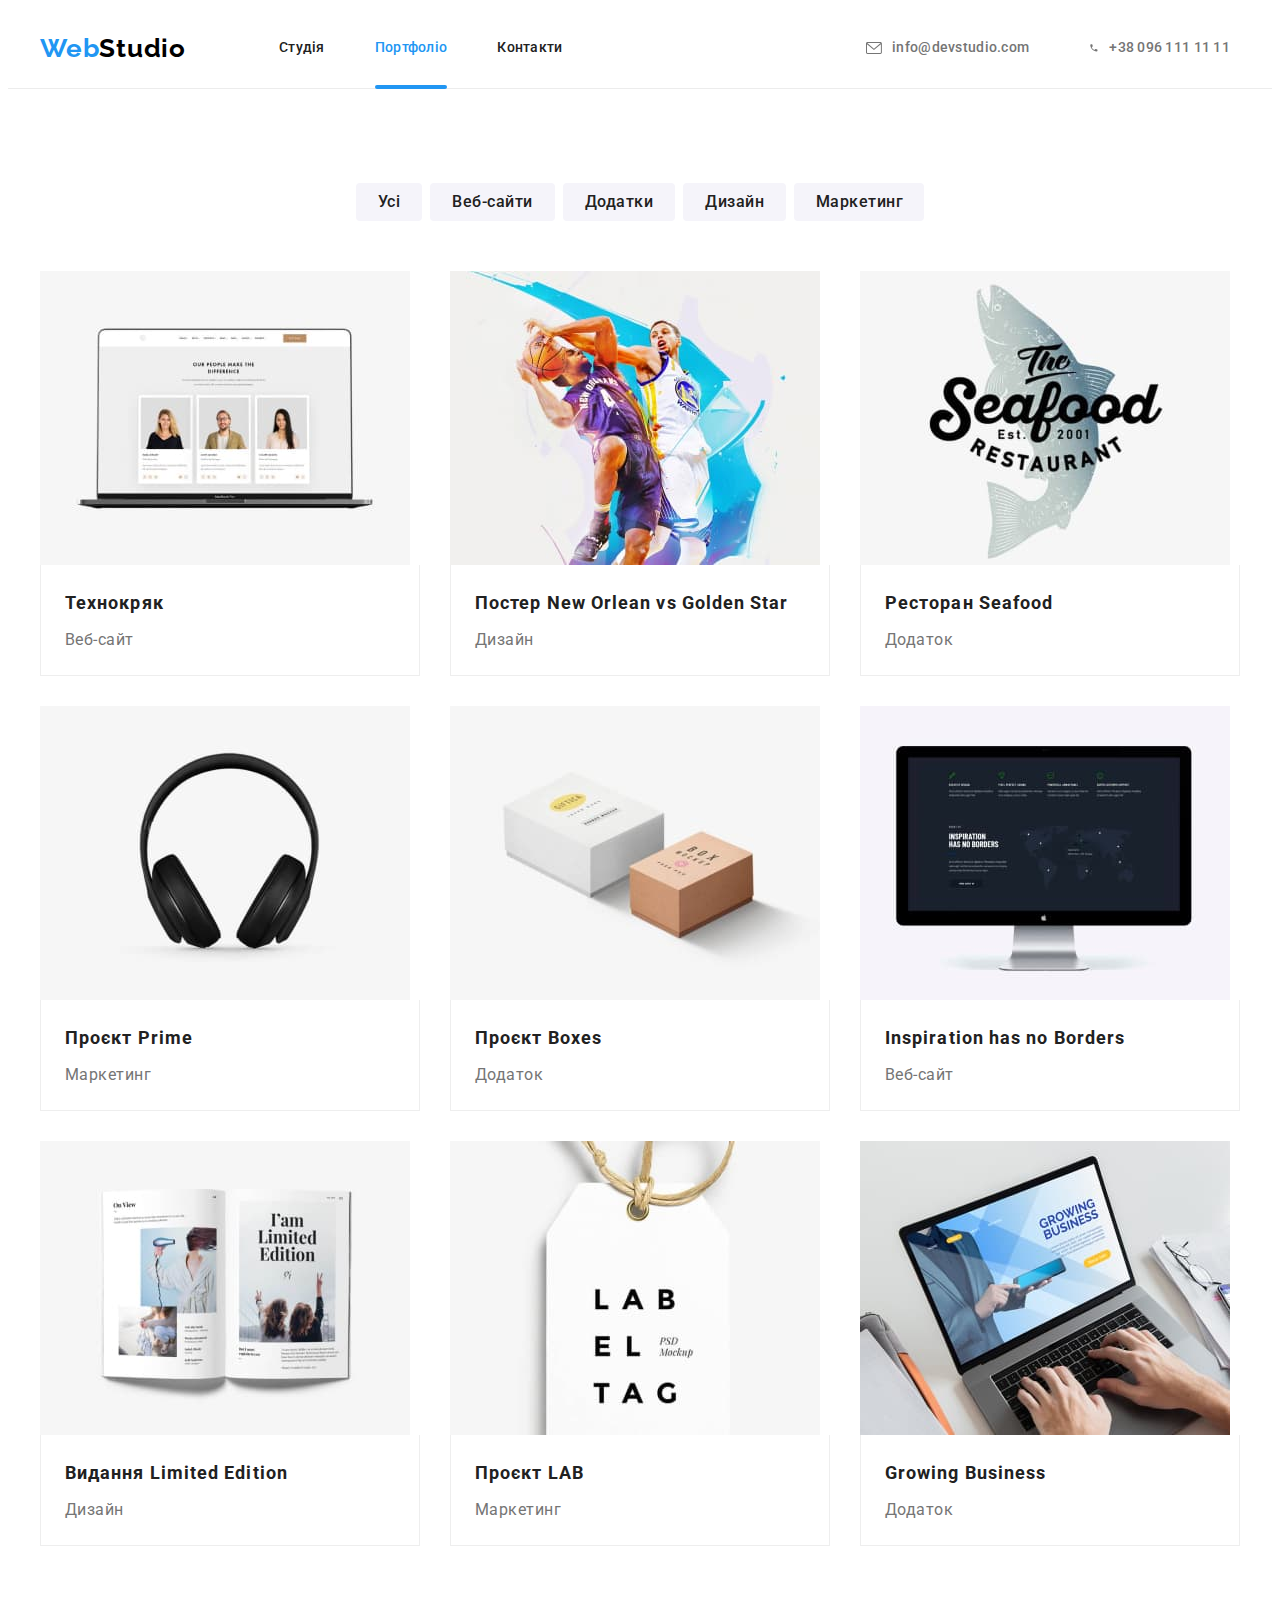
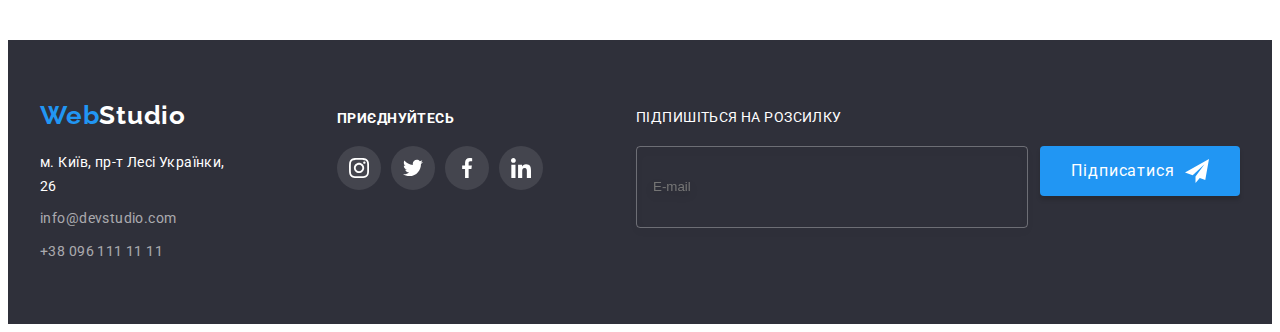
==== commit cdf103a3: "hw6" ====
--- a/portfolio.html
+++ b/portfolio.html
@@ -345,6 +345,23 @@
             </li>
           </ul>
         </div>
+        <div class="footer-email-join">
+          <p class="join-title">Підпишіться на розсилку</p>
+          <form class="footer-join">
+            <input
+              type="email"
+              placeholder="E-mail"
+              class="join-input"
+              name="join-mail"
+            />
+            <button type="submit" class="join-btn">
+              Підписатися
+              <svg class="send-icon" width="24" height="24">
+                <use href="./images/icons.svg#icon-send"></use>
+              </svg>
+            </button>
+          </form>
+        </div>
       </div>
     </footer>
   </body>
--- a/css/styles.css
+++ b/css/styles.css
@@ -164,7 +164,7 @@
 .current::after {
   content: "";
   position: absolute;
-  bottom: -3px;
+  bottom: -1px;
   left: 0;
   width: 100%;
   height: 4px;
@@ -477,13 +477,12 @@
   display: flex;
   align-items: center;
   justify-content: center;
-  transition: background-color 250ms cubic-bezier(0.4, 0, 0.2, 1),
+  transition: background-color 250ms cubic-bezier(0.4, 0, 0.2, 1);
 }
 
 .soc-icon {
   fill: var(--icon-grey);
   transition: fill 250ms cubic-bezier(0.4, 0, 0.2, 1);
-}
 }
 
 .soc-list-link:focus {
@@ -628,6 +627,81 @@
   background-color: var(--btn-color);
 }
 
+.join-title {
+  font-family: "Roboto";
+  font-style: normal;
+  font-size: 14px;
+  line-height: 1.14;
+  letter-spacing: 0.03em;
+  text-transform: uppercase;
+  margin-bottom: 20px;
+
+  color: var(--white-color);
+}
+
+.join-input {
+  width: 358px;
+  height: 50px;
+  background-color: transparent;
+  border: 1px solid rgba(255, 255, 255, 0.3);
+  filter: drop-shadow(0px 4px 4px rgba(0, 0, 0, 0.15));
+  border-radius: 4px;
+  color: var(--white-color);
+  padding-top: 15px;
+  padding-bottom: 15px;
+  padding-left: 16px;
+  padding-right: 16px;
+}
+
+.join-btn {
+  font-family: "Roboto";
+
+  font-size: 16px;
+  line-height: 1.88;
+
+  display: flex;
+  justify-content: center;
+  align-items: center;
+  text-align: center;
+  letter-spacing: 0.06em;
+  border: none;
+
+  margin-left: 12px;
+
+  color: var(--white-color);
+  width: 200px;
+  height: 50px;
+  color: var(--white-color);
+  background: var(--btn-color);
+  box-shadow: 0px 4px 4px rgba(0, 0, 0, 0.15);
+  border-radius: 4px;
+}
+
+.footer-email-join {
+  margin-top: 10px;
+  margin-left: 93px;
+}
+
+.footer-join {
+  display: flex;
+}
+
+.footer-join::placeholder {
+  font-family: "Roboto";
+  font-style: normal;
+  font-weight: 400;
+  font-size: 16px;
+  line-height: 1.25;
+  display: flex;
+  align-items: center;
+  color: rgba(255, 255, 255, 0.6);
+}
+.send-icon {
+  margin-left: 10px;
+  fill: var(--white-color);
+}
+
+/* MODAL */
 .backdrop {
   position: fixed;
   top: 0;
@@ -647,12 +721,169 @@
   min-height: 581px;
   background-color: var(--white-color);
   border-radius: 4px;
-
+  padding: 40px;
   position: absolute;
   top: 50%;
   left: 50%;
   transform: translate(-50%, -50%) scale(1);
   transition: transform 250ms cubic-bezier(0.4, 0, 0.2, 1);
+}
+
+.modal-input {
+  padding-left: 48px;
+  padding-right: 48px;
+  width: 100%;
+  height: 40px;
+  margin-top: 4px;
+
+  border: 1px solid rgba(33, 33, 33, 0.2);
+  border-radius: 4px;
+}
+.input-wrap {
+  position: relative;
+  margin-bottom: 10px;
+}
+
+.form-label {
+  font-family: "Roboto";
+  font-style: normal;
+  font-weight: 400;
+  font-size: 12px;
+  line-height: 1.16l;
+
+  color: var(--text-color);
+}
+
+.form-comment {
+  width: 100%;
+  border: 1px solid rgba(33, 33, 33, 0.2);
+  border-radius: 4px;
+  margin-top: 4px;
+
+  padding-top: 12px;
+  padding-bottom: 12px;
+  padding-left: 16px;
+  padding-right: 16px;
+}
+
+.form-comment::placeholder {
+  font-family: "Roboto";
+  font-style: normal;
+  font-weight: 400;
+  font-size: 12px;
+  line-height: 1.14;
+  letter-spacing: 0.01em;
+
+  color: rgba(117, 117, 117, 0.5);
+}
+
+.checkbox-policy {
+  position: relative;
+  display: flex;
+  justify-content: center;
+  margin-top: 20px;
+}
+
+.form-button {
+  font-family: "Roboto";
+  font-style: normal;
+  font-weight: 700;
+  font-size: 16px;
+  line-height: 1.88;
+  margin: 0 auto;
+  margin-top: 30px;
+  letter-spacing: 0.06em;
+  border: none;
+  color: var(--white-color);
+  width: 200px;
+  height: 50px;
+  background: var(--btn-active);
+  box-shadow: 0px 4px 4px rgba(0, 0, 0, 0.15);
+  border-radius: 4px;
+  display: flex;
+  align-items: center;
+  justify-content: center;
+  cursor: pointer;
+}
+
+.policy {
+  font-family: "Roboto";
+  font-style: normal;
+  font-weight: 400;
+  font-size: 14px;
+  line-height: 1.71;
+
+  color: #757575;
+
+  padding-left: 7px;
+}
+
+.checkbox {
+  position: absolute;
+  width: 1px;
+  height: 1px;
+  margin: -1px;
+  border: 0;
+  padding: 0;
+
+  white-space: nowrap;
+  clip-path: inset(100%);
+  clip: rect(0 0 0 0);
+  overflow: hidden;
+}
+
+.policy a {
+  color: var(--btn-color);
+}
+
+.checkbox-icon {
+  position: absolute;
+  top: 12px;
+  left: 12px;
+}
+.checkbox-icon-check {
+  position: absolute;
+  top: 12px;
+  left: 12px;
+  display: none;
+}
+
+.checkbox:checked ~ .checkbox-icon-check {
+  display: block;
+}
+
+textarea {
+  resize: none;
+}
+
+.modal-icon {
+  position: absolute;
+  fill: var(--name-color);
+  left: 12px;
+  top: 50%;
+  transform: translateY(-50%);
+}
+
+.modal-title {
+  font-family: "Roboto";
+  font-style: normal;
+  font-weight: 700;
+  font-size: 20px;
+  line-height: 1.15;
+  text-align: center;
+  letter-spacing: 0.03em;
+
+  margin-bottom: 30px;
+
+  color: var(--name-color);
+}
+
+.modal-input:focus {
+  border-color: var(--btn-color);
+}
+
+.modal-input:focus + .modal-icon {
+  fill: var(--btn-color);
 }
 
 .modal-close {
@@ -668,6 +899,12 @@
   justify-content: center;
   align-items: center;
   cursor: pointer;
+  transition: fill 250ms cubic-bezier(0.4, 0, 0.2, 1);
+}
+
+.modal-close:hover,
+.modal-close:focus {
+  fill: var(--btn-color);
 }
 
 .backdrop.is-hidden {
@@ -741,8 +978,6 @@
 .filter-flex .item + .item {
   margin-left: 8px;
 }
-
-
 
 .portfolio-flex {
   display: flex;
